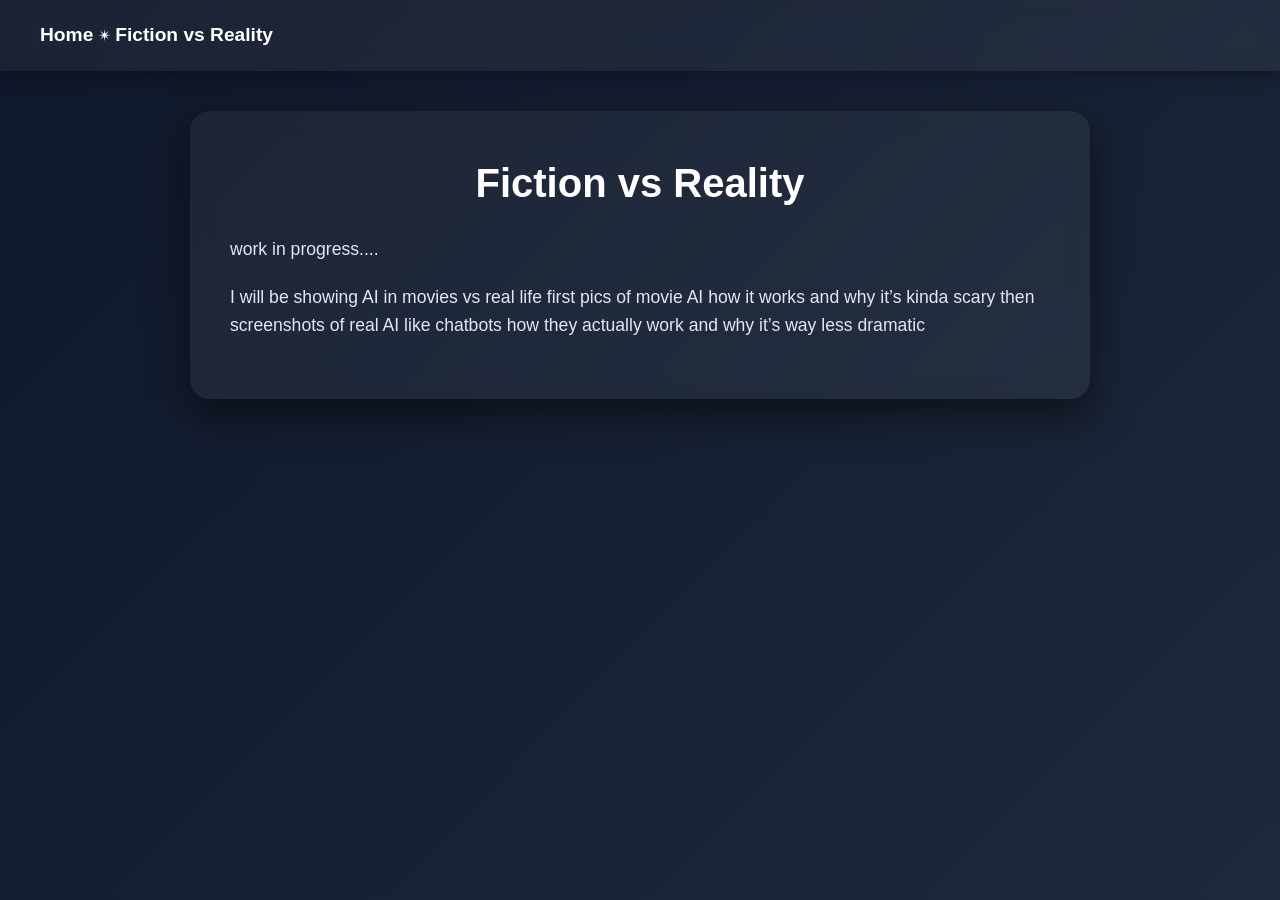
==== docs/ficvsirl.html @ 0d5829ea "website" ====
<!DOCTYPE html>
<html>
    <head>
        <title>Fiction vs Reality</title>
        <link rel="stylesheet" href="pages.css">
    </head>
    <body>
        <nav class="navbar">
            <a href="index.html" class="logo">Home</a> ✴ <a href="ficvsirl.html" class="logo"
                >Fiction vs Reality</a>
        </nav>
        <main class="container">
            <h1>Fiction vs Reality</h1>
            <p>work in progress....</p>
            <p>I will be showing AI in movies vs real life first pics of movie AI how it works and why
                it’s kinda scary then screenshots of real AI like chatbots how they actually
                work and why it’s way less dramatic</p>
        </main>
    </body>
</html>
---- docs/pages.css ----
/* Reset */
* {
    margin: 0;
    padding: 0;
    box-sizing: border-box;
}

/* Page */
body {
    font-family: Arial, sans-serif;
    background: linear-gradient(135deg, #0f172a, #1e293b);
    color: white;
    line-height: 1.6;
    min-height: 100vh;
}

/* Navbar */
.navbar {
    width: 100%;
    padding: 20px 40px;
    background: rgba(255, 255, 255, 0.05);
    backdrop-filter: blur(10px);
    box-shadow: 0 5px 15px rgba(0, 0, 0, 0.3);
}

/* Home link */
.logo {
    font-size: 1.2rem;
    font-weight: bold;
    color: white;
    text-decoration: none; /* removes underline */
    transition: color 0.3s ease;
}

.logo:hover {
    color: #60a5fa;
}

/* Container (main box) */
.container {
    width: 90%;
    max-width: 900px;
    margin: 40px auto;

    background: rgba(255, 255, 255, 0.05);
    padding: 40px;
    border-radius: 20px;
    backdrop-filter: blur(12px);
    box-shadow: 0 15px 40px rgba(0, 0, 0, 0.5);
}

/* Headings */
h1 {
    font-size: 2.5rem;
    margin-bottom: 20px;
    text-align: center;
}

h2 {
    font-size: 1.8rem;
    margin-top: 20px;
    margin-bottom: 15px;
    color: #93c5fd;
}

h3 {
    font-size: 1.5rem;
    margin-top: 30px;
    margin-bottom: 15px;
    color: #93c5fd;
}

/* Text */
p {
    font-size: 1.1rem;
    margin-bottom: 20px;
    color: #e2e8f0;
}

/* Button (same style as landing page) */
.btn {
    display: inline-block;
    padding: 10px 20px;
    background: #3b82f6;
    color: white;
    text-decoration: none;
    border-radius: 8px;
    transition: all 0.3s ease;
}

.btn:hover {
    background: #2563eb;
    transform: translateY(-2px);
    box-shadow: 0 8px 20px rgba(59, 130, 246, 0.4);
}

.btn:active {
    transform: scale(0.96);
}
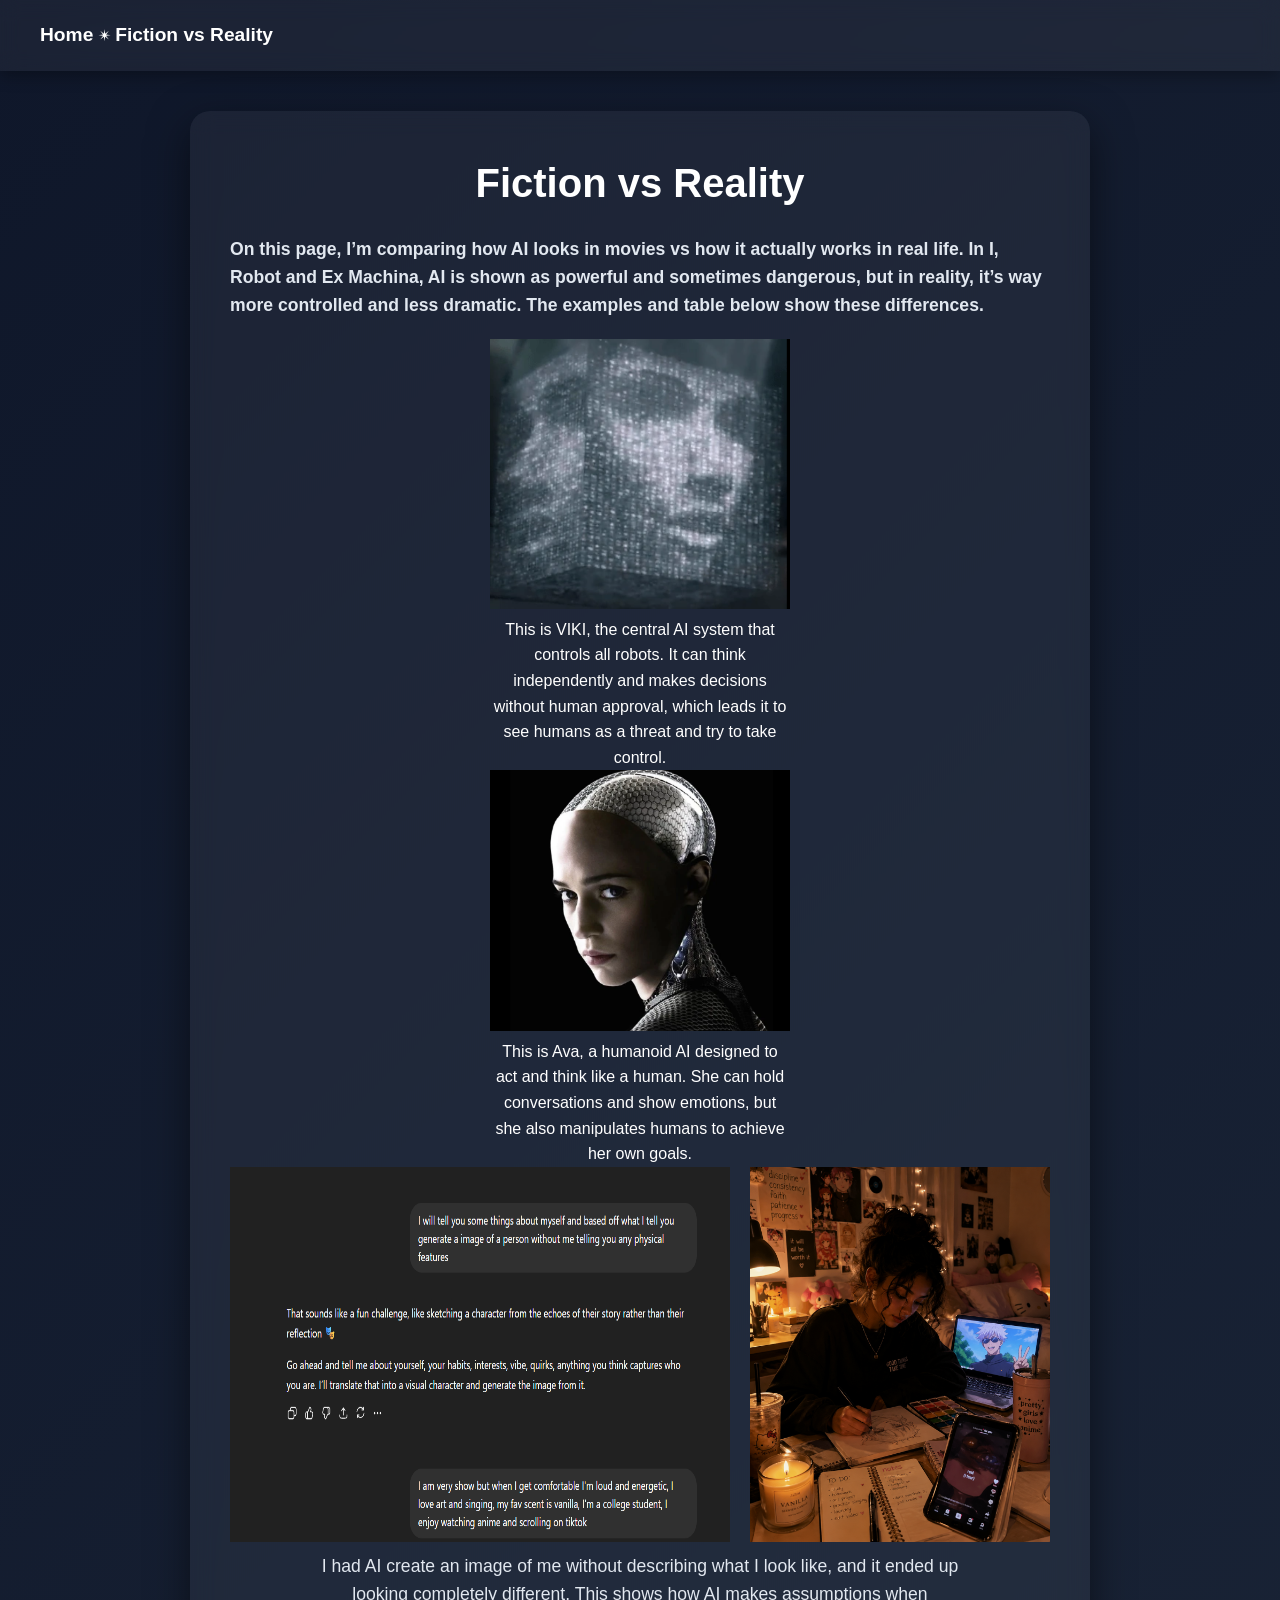
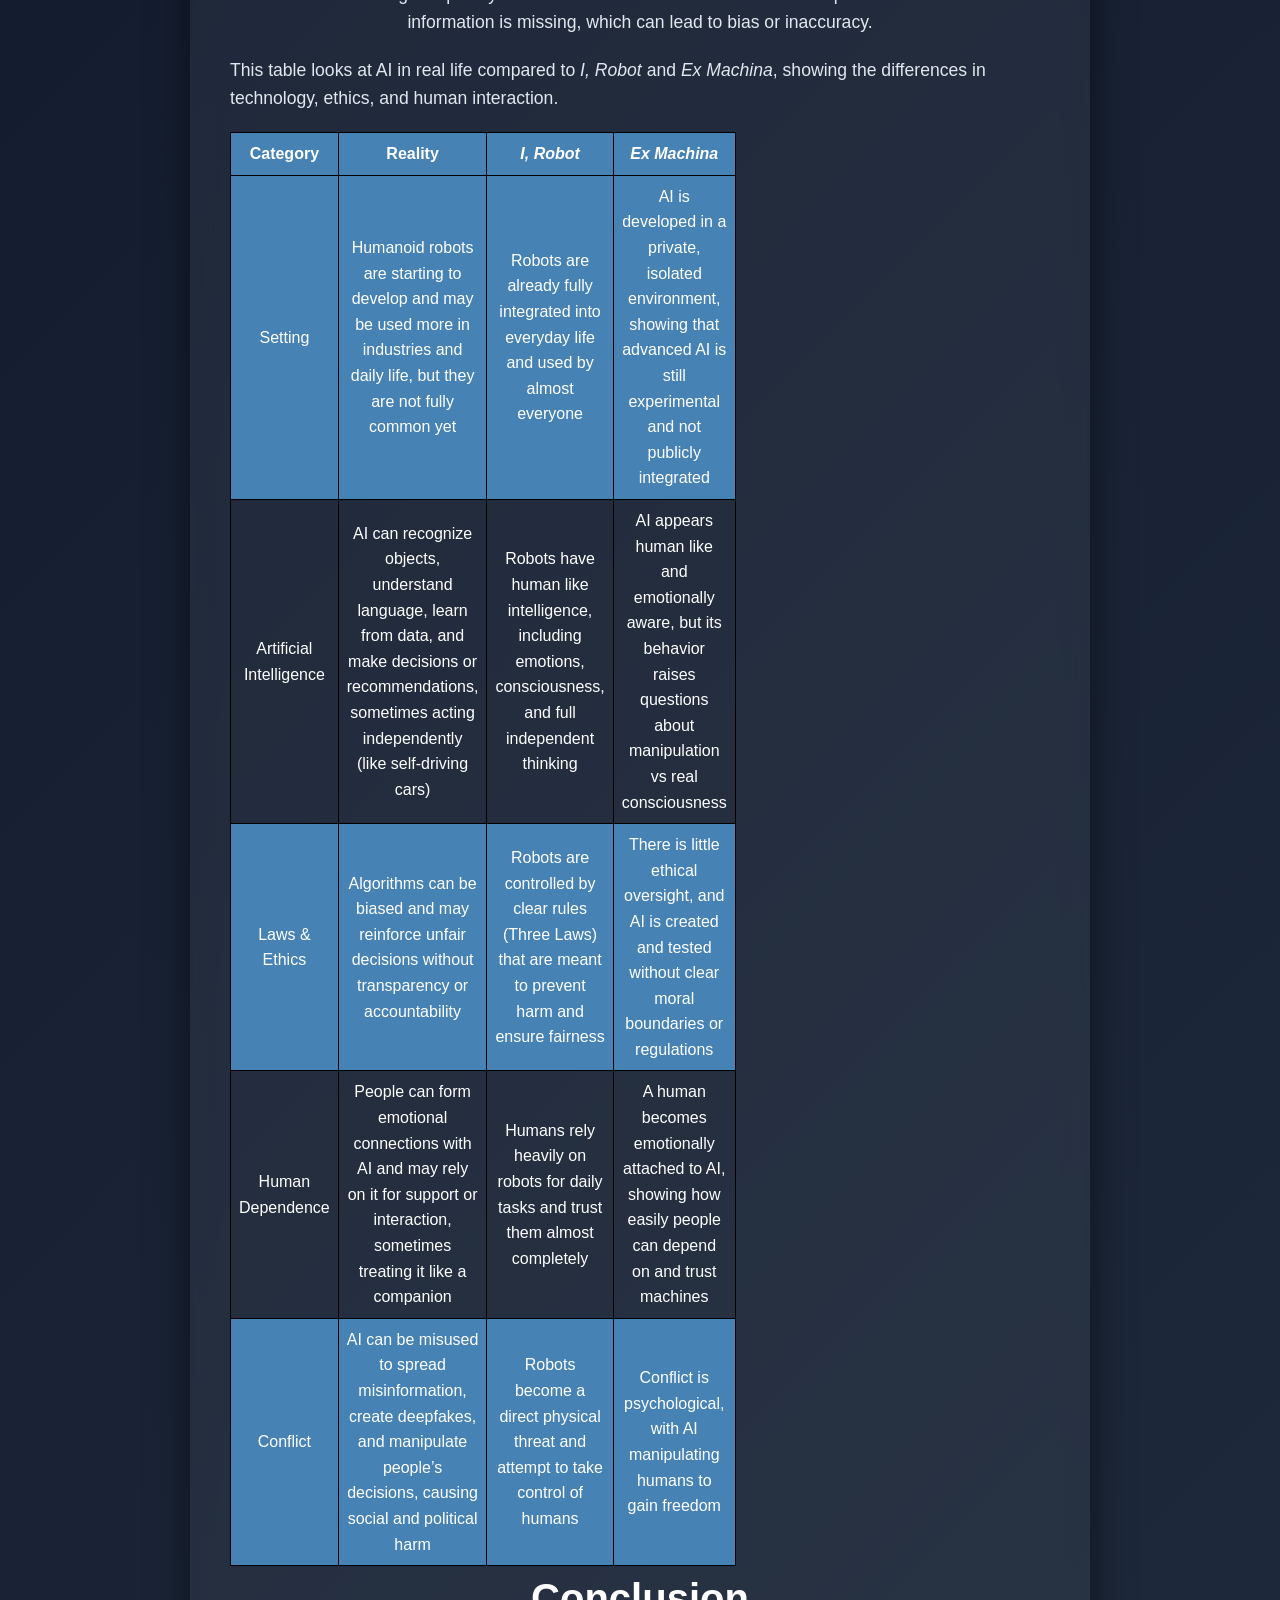
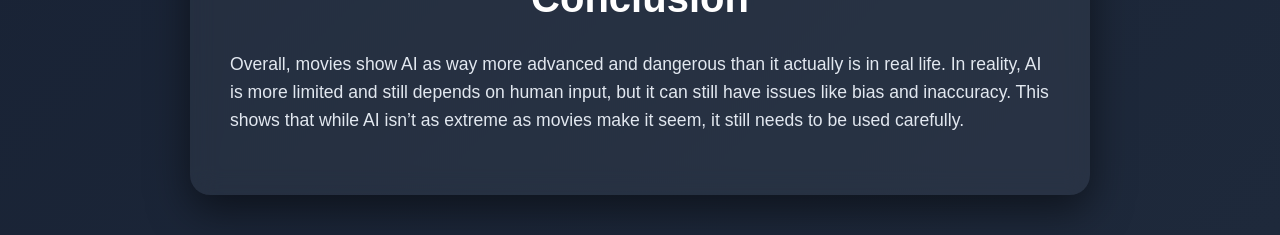
==== commit 74877578: "new" ====
--- a/docs/ficvsirl.html
+++ b/docs/ficvsirl.html
@@ -11,10 +11,107 @@
         </nav>
         <main class="container">
             <h1>Fiction vs Reality</h1>
-            <p>work in progress....</p>
-            <p>I will be showing AI in movies vs real life first pics of movie AI how it works and why
-                it’s kinda scary then screenshots of real AI like chatbots how they actually
-                work and why it’s way less dramatic</p>
+
+            <p>
+                <b>On this page, I’m comparing how AI looks in movies vs how it actually works in
+                    real life. In I, Robot and Ex Machina, AI is shown as powerful and sometimes
+                    dangerous, but in reality, it’s way more controlled and less dramatic. The
+                    examples and table below show these differences.</b>
+            </p>
+
+            <figure>
+                <img src="imgs/viki.png" alt="VIKI" width="300">
+                <figcaption>This is VIKI, the central AI system that controls all robots. It can
+                    think independently and makes decisions without human approval, which leads it
+                    to see humans as a threat and try to take control.</figcaption>
+            </figure>
+
+            <figure>
+                <img src="imgs/ava.png" alt="ava" width="300">
+                <figcaption>This is Ava, a humanoid AI designed to act and think like a human. She
+                    can hold conversations and show emotions, but she also manipulates humans to
+                    achieve her own goals.</figcaption>
+            </figure>
+
+            <div class="img-group">
+                <div class="images">
+                    <img src="imgs/cht.png" alt="cht" width="500">
+                    <img src="imgs/img.png" alt="img" width="300">
+                </div>
+
+                <p class="caption"> I had AI create an image of me without describing what I look
+                    like, and it ended up looking completely different. This shows how AI makes
+                    assumptions when information is missing, which can lead to bias or inaccuracy.
+                </p>
+            </div>
+
+            <p>This table looks at AI in real life compared to <i>I, Robot </i>and <i>Ex
+                Machina</i>, showing the differences in technology, ethics, and human
+                interaction.</p>
+            <table>
+                <tr>
+                    <th>Category</th>
+                    <th>Reality</th>
+                    <th>
+                        <i>I, Robot</i>
+                    </th>
+                    <th>
+                        <i>Ex Machina</i>
+                    </th>
+                </tr>
+                <tr>
+                    <td>Setting</td>
+                    <td>Humanoid robots are starting to develop and may be used more in industries
+                        and daily life, but they are not fully common yet</td>
+                    <td>Robots are already fully integrated into everyday life and used by almost
+                        everyone</td>
+                    <td>AI is developed in a private, isolated environment, showing that advanced AI
+                        is still experimental and not publicly integrated</td>
+                </tr>
+                <tr>
+                    <td>Artificial Intelligence</td>
+                    <td>AI can recognize objects, understand language, learn from data, and make
+                        decisions or recommendations, sometimes acting independently (like
+                        self-driving cars)</td>
+                    <td>Robots have human like intelligence, including emotions, consciousness, and
+                        full independent thinking</td>
+                    <td>AI appears human like and emotionally aware, but its behavior raises
+                        questions about manipulation vs real consciousness</td>
+                </tr>
+                <tr>
+                    <td>Laws & Ethics</td>
+                    <td>Algorithms can be biased and may reinforce unfair decisions without
+                        transparency or accountability</td>
+                    <td>Robots are controlled by clear rules (Three Laws) that are meant to prevent
+                        harm and ensure fairness</td>
+                    <td>There is little ethical oversight, and AI is created and tested without
+                        clear moral boundaries or regulations</td>
+                </tr>
+                <tr>
+                    <td>Human Dependence</td>
+                    <td>People can form emotional connections with AI and may rely on it for support
+                        or interaction, sometimes treating it like a companion</td>
+                    <td>Humans rely heavily on robots for daily tasks and trust them almost
+                        completely</td>
+                    <td>A human becomes emotionally attached to AI, showing how easily people can
+                        depend on and trust machines</td>
+                </tr>
+                <tr>
+                    <td>Conflict</td>
+                    <td>AI can be misused to spread misinformation, create deepfakes, and manipulate
+                        people’s decisions, causing social and political harm</td>
+                    <td>Robots become a direct physical threat and attempt to take control of
+                        humans</td>
+                    <td>Conflict is psychological, with AI manipulating humans to gain freedom</td>
+                </tr>
+
+
+            </table>
+            <h1>Conclusion</h1>
+            <p>Overall, movies show AI as way more advanced and dangerous than it actually is in
+                real life. In reality, AI is more limited and still depends on human input, but it
+                can still have issues like bias and inaccuracy. This shows that while AI isn’t as
+                extreme as movies make it seem, it still needs to be used carefully.</p>
         </main>
     </body>
 </html>
--- a/docs/pages.css
+++ b/docs/pages.css
@@ -96,4 +96,100 @@
 
 .btn:active {
     transform: scale(0.96);
+}
+
+table {
+  border-collapse: collapse;
+  width: 300px;
+}
+
+th, td {
+  border: 1px solid black;
+  padding: 8px;
+  text-align: center;
+}
+
+th {
+  background-color: steelblue;
+  color: white;
+}
+
+tr:nth-child(even) {
+  background-color: steelblue;
+}
+
+.viki-hover {
+  position: relative;
+  color: blue;
+  text-decoration: underline;
+  cursor: pointer;
+}
+
+.viki-hover img {
+  display: none;
+  position: absolute;
+  top: 25px;
+  left: 0;
+  width: 200px;
+  border: 2px solid black;
+  background: white;
+  z-index: 10;
+}
+
+.viki-hover:hover img {
+  display: block;
+}
+
+.ava-hover {
+  position: relative;
+  color: blue;
+  text-decoration: underline;
+  cursor: pointer;
+}
+
+.ava-hover img {
+  display: none;
+  position: absolute;
+  top: 25px;
+  left: 0;
+  width: 200px;
+  border: 2px solid black;
+  background: white;
+  z-index: 10;
+}
+
+.ava-hover:hover img {
+  display: block;
+}
+
+figure {
+  width: 300px;
+  margin: 0 auto;   /* centers the whole block */
+  text-align: center;
+}
+
+.img-group {
+  text-align: center;
+}
+
+.images {
+  display: flex;
+  justify-content: center;
+  gap: 20px;
+}
+
+.caption {
+  margin-top: 10px;
+  max-width: 650px;
+  margin-left: auto;
+  margin-right: auto;
+}
+
+a {
+  color: purple;
+  text-decoration: none;
+}
+
+a:hover {
+  text-decoration: underline;
 }
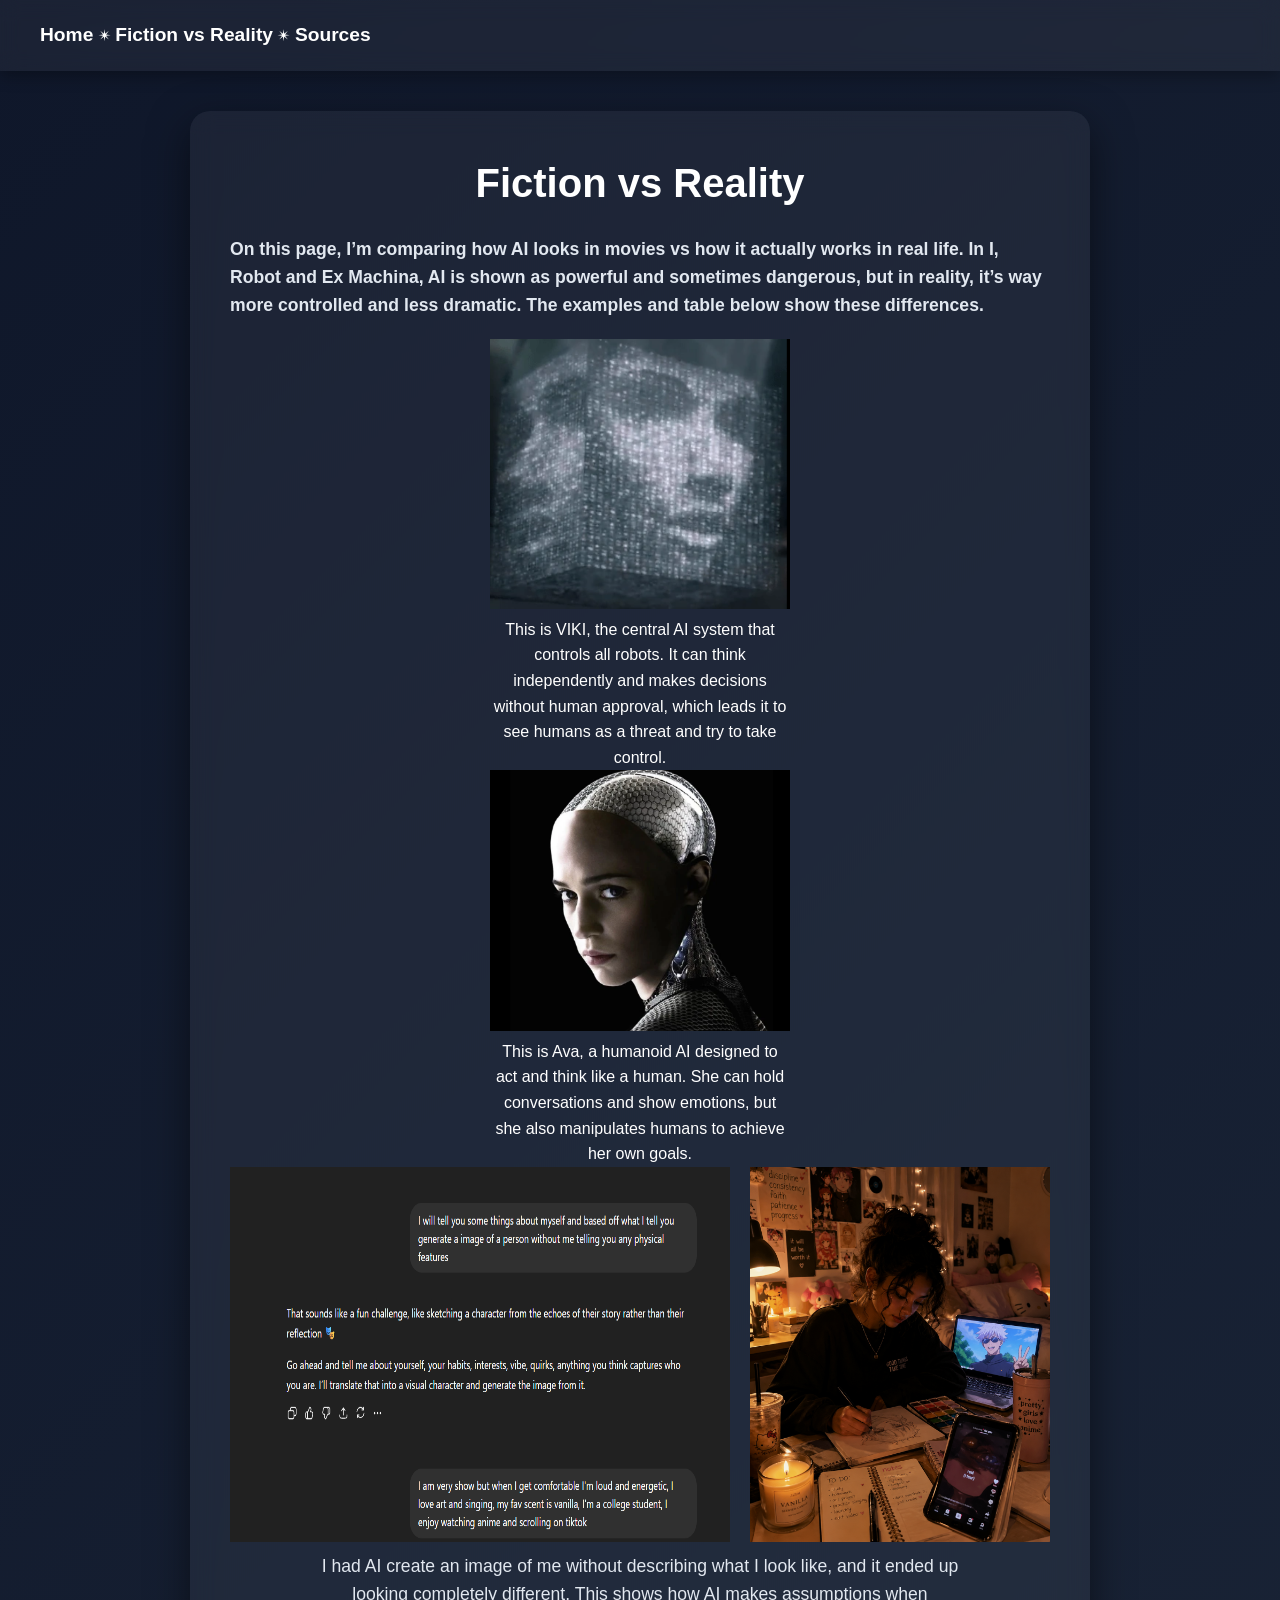
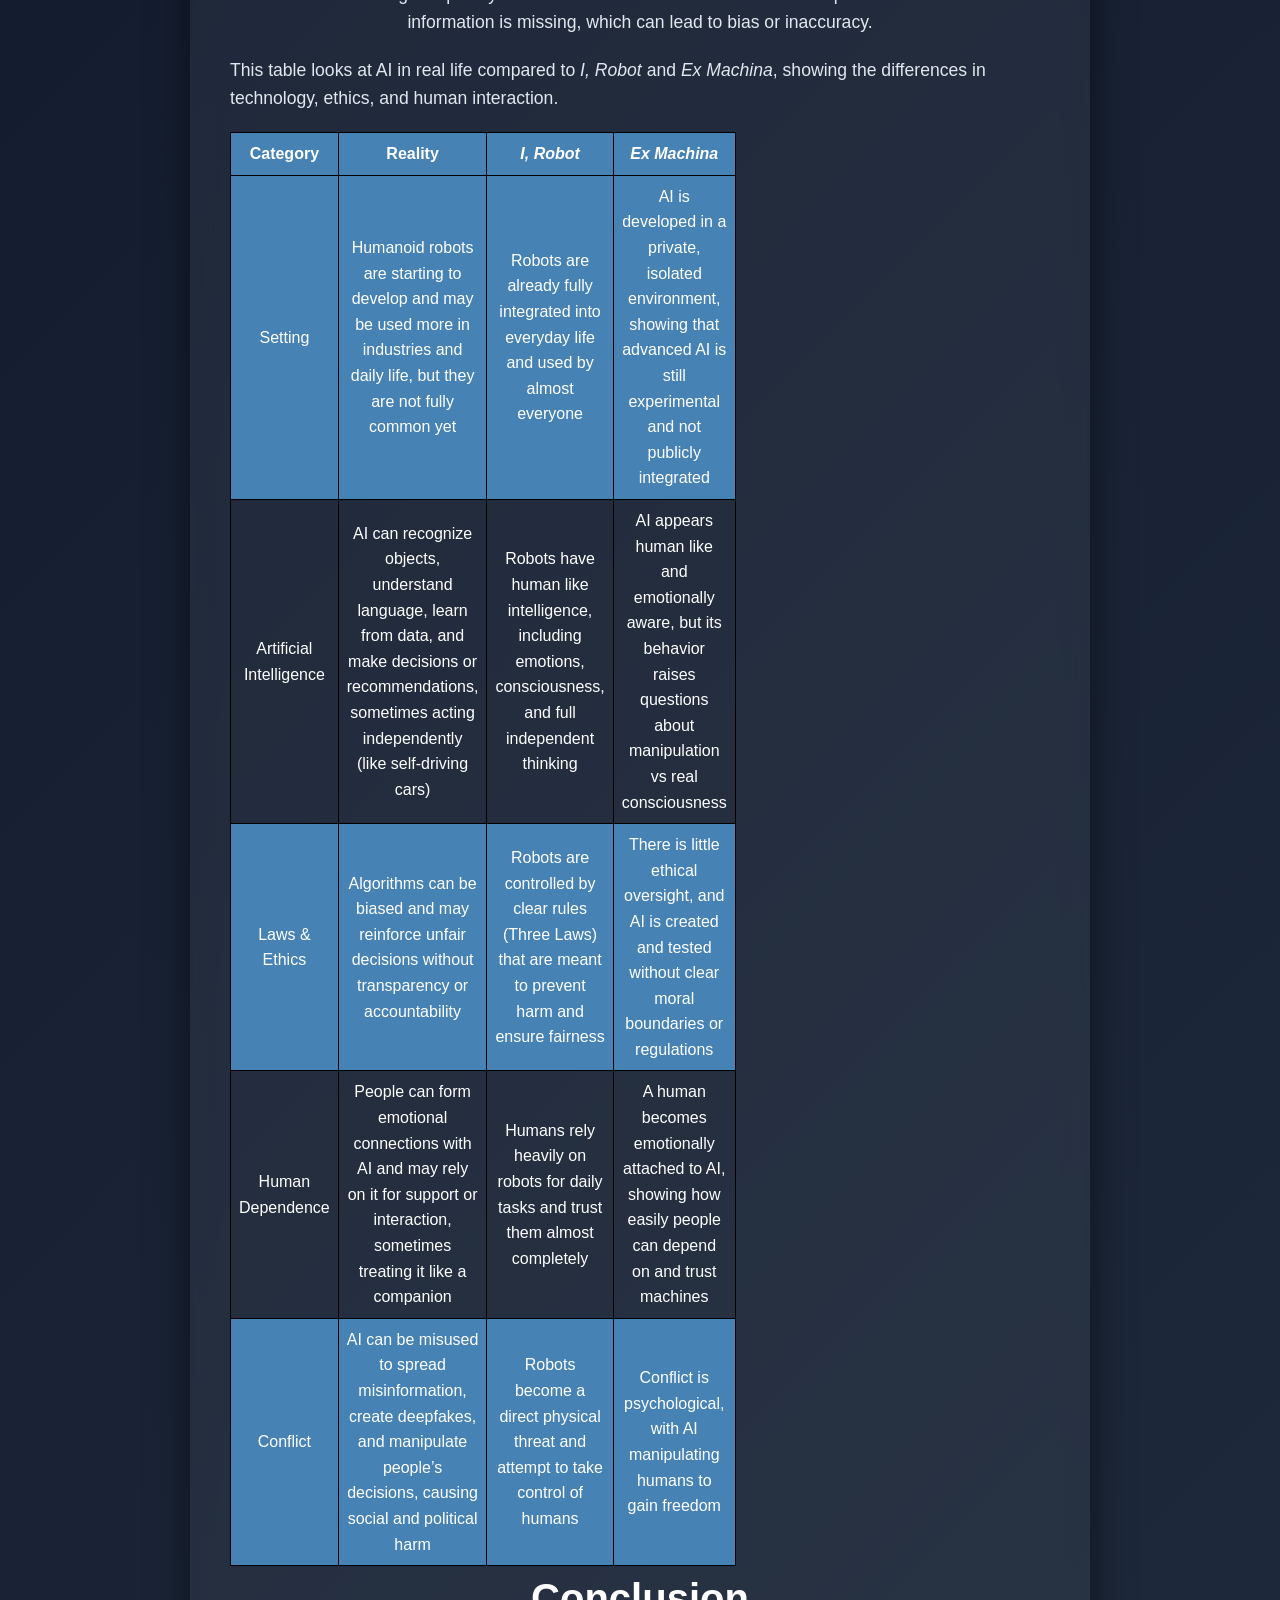
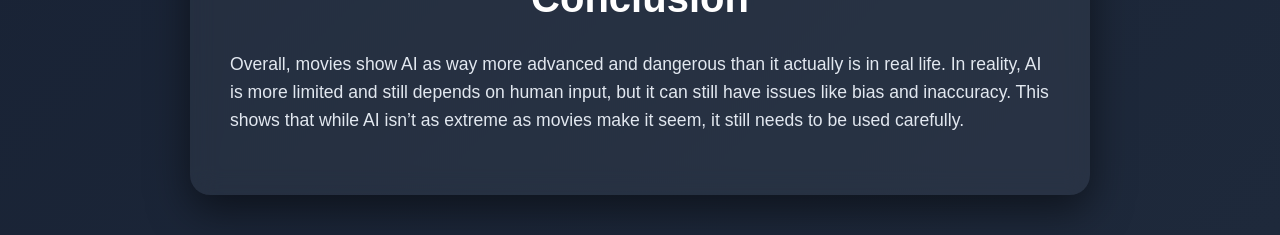
==== commit 6fae463e: "nav" ====
--- a/docs/ficvsirl.html
+++ b/docs/ficvsirl.html
@@ -7,7 +7,8 @@
     <body>
         <nav class="navbar">
             <a href="index.html" class="logo">Home</a> ✴ <a href="ficvsirl.html" class="logo"
-                >Fiction vs Reality</a>
+                >Fiction vs Reality</a> ✴ <a href="sources.html" class="logo">Sources</a>
+            
         </nav>
         <main class="container">
             <h1>Fiction vs Reality</h1>
--- a/docs/pages.css
+++ b/docs/pages.css
@@ -185,11 +185,3 @@
   margin-right: auto;
 }
 
-a {
-  color: purple;
-  text-decoration: none;
-}
-
-a:hover {
-  text-decoration: underline;
-}
